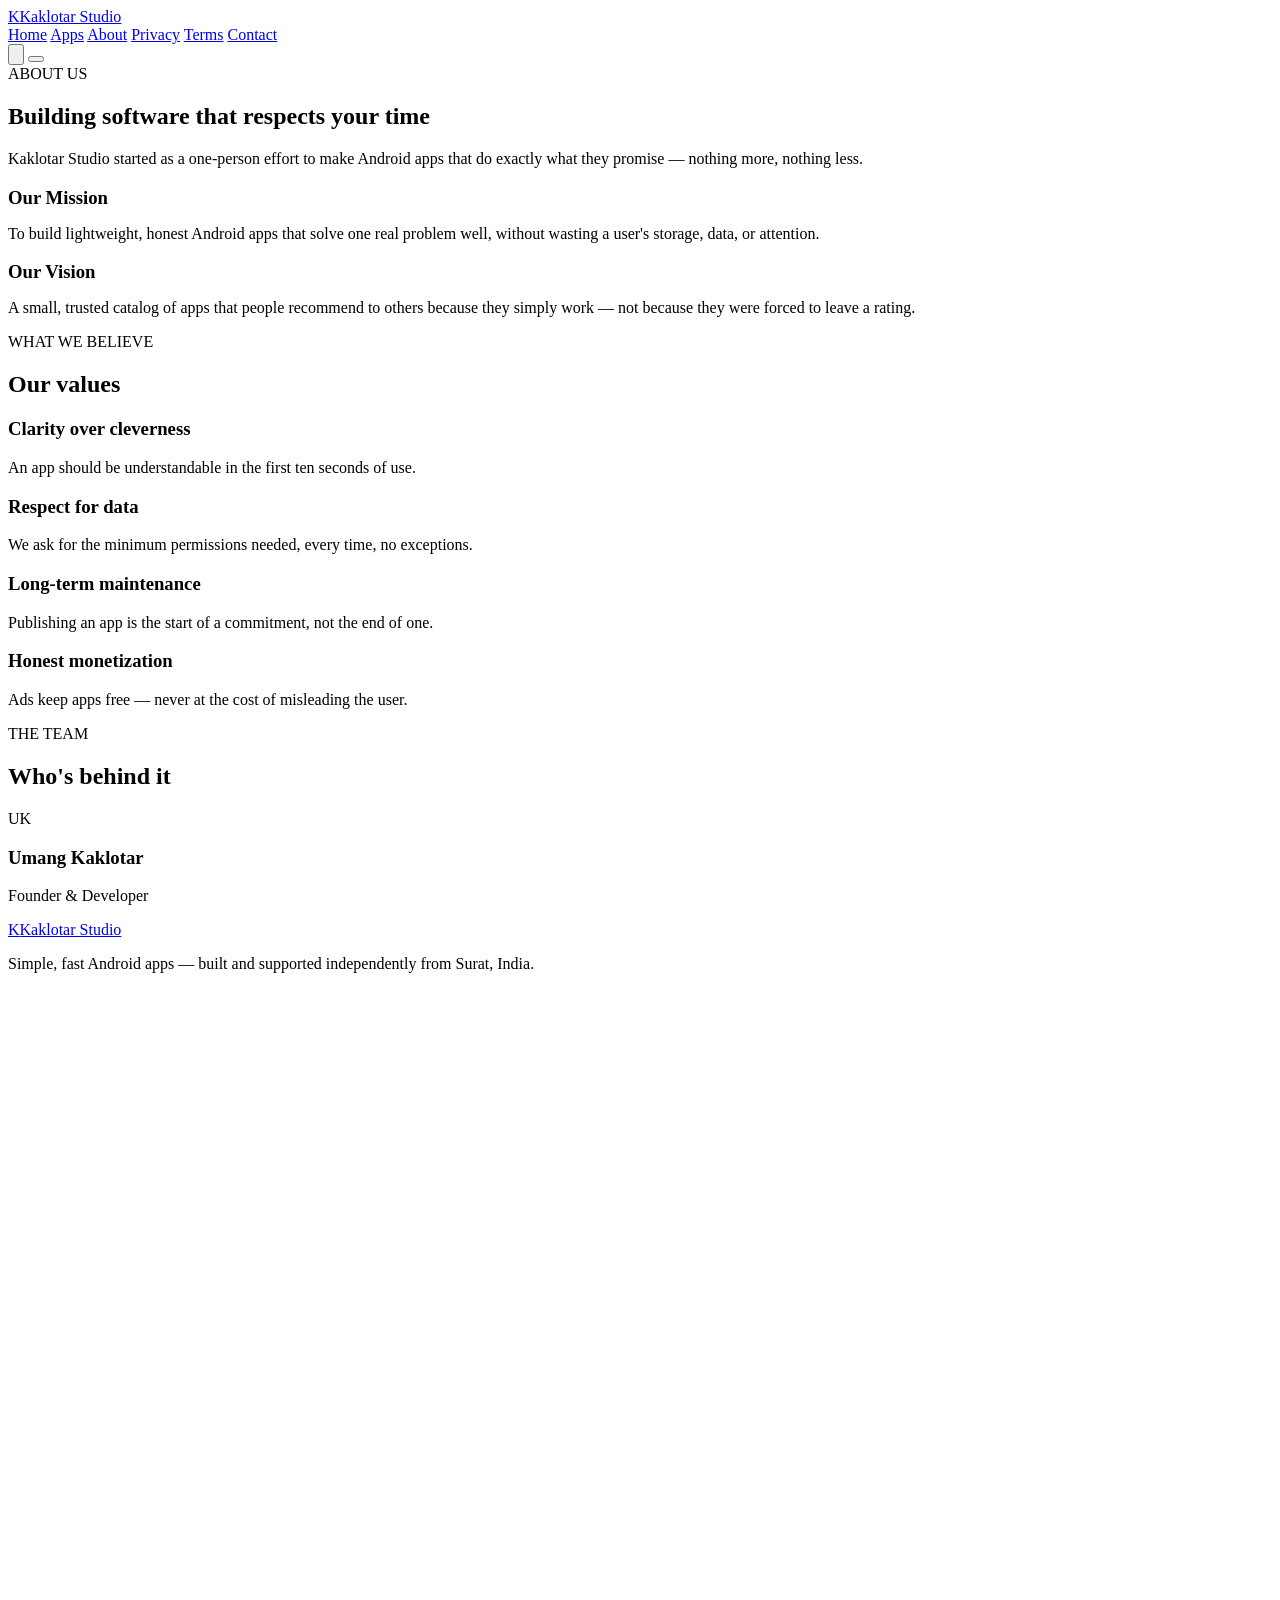
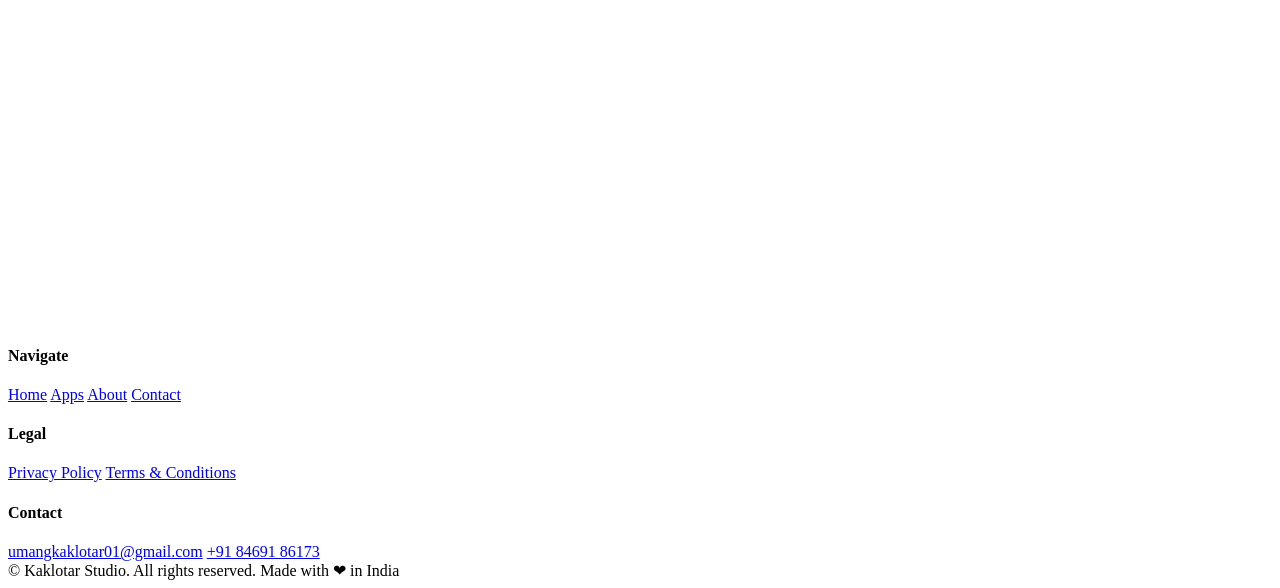
==== about.html @ 597c8db9 "Add files via upload" ====
<!DOCTYPE html>
<html lang="en">
<head>
<meta charset="UTF-8">
<meta name="viewport" content="width=device-width, initial-scale=1.0">
<title>About Us — Kaklotar Studio</title>
<meta name="description" content="Learn about Kaklotar Studio's mission, vision, and the person behind the apps.">
<meta name="theme-color" content="#0B0F17">
<link rel="canonical" href="https://umangkaklotar.github.io/about.html">
<meta property="og:type" content="website">
<meta property="og:title" content="About Us — Kaklotar Studio">
<link rel="icon" type="image/svg+xml" href="assets/img/favicon.svg">
<link rel="preconnect" href="https://fonts.googleapis.com">
<link href="https://fonts.googleapis.com/css2?family=Sora:wght@600;700&family=Inter:wght@400;500;600&family=JetBrains+Mono:wght@400;500&display=swap" rel="stylesheet">
<link rel="stylesheet" href="assets/css/style.css">
</head>
<body>

<header class="site-header">
  <div class="nav-inner">
    <a class="brand" href="index.html"><span class="mark">K</span>Kaklotar Studio</a>
    <nav id="primary-nav">
      <a href="index.html">Home</a>
      <a href="apps.html">Apps</a>
      <a href="about.html">About</a>
      <a href="privacy.html">Privacy</a>
      <a href="terms.html">Terms</a>
      <a href="contact.html">Contact</a>
    </nav>
    <div class="nav-actions">
      <button class="theme-toggle" onclick="toggleTheme()" aria-label="Toggle dark/light theme">
        <svg viewBox="0 0 24 24" fill="none" stroke-width="1.6"><path d="M12 3v2M12 19v2M4.2 4.2l1.4 1.4M18.4 18.4l1.4 1.4M3 12h2M19 12h2M4.2 19.8l1.4-1.4M18.4 5.6l1.4-1.4" stroke-linecap="round"/><circle cx="12" cy="12" r="4.2"/></svg>
      </button>
      <button id="hamburger" onclick="toggleMobileNav()" aria-label="Menu"><span></span><span></span><span></span></button>
    </div>
  </div>
</header>

<section class="page-hero wrap">
  <span class="eyebrow">ABOUT US</span>
  <h1>Building software that respects your time</h1>
  <p>Kaklotar Studio started as a one-person effort to make Android apps that do exactly what they promise — nothing more, nothing less.</p>
</section>

<section class="wrap">
  <div class="grid-2">
    <div class="card reveal">
      <h3 style="margin-bottom:12px;">Our Mission</h3>
      <p class="muted">To build lightweight, honest Android apps that solve one real problem well, without wasting a user's storage, data, or attention.</p>
    </div>
    <div class="card reveal d1">
      <h3 style="margin-bottom:12px;">Our Vision</h3>
      <p class="muted">A small, trusted catalog of apps that people recommend to others because they simply work — not because they were forced to leave a rating.</p>
    </div>
  </div>
</section>

<section class="section-alt">
  <div class="wrap">
    <div class="section-head">
      <span class="eyebrow">WHAT WE BELIEVE</span>
      <h2 class="reveal">Our values</h2>
    </div>
    <div class="values-grid">
      <div class="feature-card reveal">
        <h3>Clarity over cleverness</h3>
        <p>An app should be understandable in the first ten seconds of use.</p>
      </div>
      <div class="feature-card reveal d1">
        <h3>Respect for data</h3>
        <p>We ask for the minimum permissions needed, every time, no exceptions.</p>
      </div>
      <div class="feature-card reveal d2">
        <h3>Long-term maintenance</h3>
        <p>Publishing an app is the start of a commitment, not the end of one.</p>
      </div>
      <div class="feature-card reveal">
        <h3>Honest monetization</h3>
        <p>Ads keep apps free — never at the cost of misleading the user.</p>
      </div>
    </div>
  </div>
</section>

<section class="wrap">
  <div class="section-head">
    <span class="eyebrow">THE TEAM</span>
    <h2 class="reveal">Who's behind it</h2>
  </div>
  <div class="grid-3">
    <div class="card team-card reveal">
      <div class="team-avatar">UK</div>
      <h3>Umang Kaklotar</h3>
      <p class="muted" style="margin-top:6px;">Founder & Developer</p>
    </div>
  </div>
</section>

<footer class="site-footer">
  <div class="wrap">
    <div class="footer-grid">
      <div class="footer-brand">
        <a class="brand" href="index.html"><span class="mark">K</span>Kaklotar Studio</a>
        <p>Simple, fast Android apps — built and supported independently from Surat, India.</p>
        <div class="social-row">
          <a href="https://github.com/umangkaklotar" target="_blank" rel="noopener" aria-label="GitHub"><svg viewBox="0 0 24 24" fill="none" stroke-width="1.6"><path d="M9 19c-4.3 1.4-4.3-2.5-6-3m12 5v-3.5c0-1 .1-1.4-.5-2 2.8-.3 5.5-1.4 5.5-6a4.6 4.6 0 0 0-1.3-3.2 4.2 4.2 0 0 0-.1-3.2s-1.1-.3-3.5 1.3a12.3 12.3 0 0 0-6.4 0C6.3 2.8 5.2 3.1 5.2 3.1a4.2 4.2 0 0 0-.1 3.2A4.6 4.6 0 0 0 3.8 9.5c0 4.6 2.7 5.7 5.5 6-.6.6-.6 1.2-.5 2V21"/></svg></a>
          <a href="mailto:umangkaklotar01@gmail.com" aria-label="Email"><svg viewBox="0 0 24 24" fill="none" stroke-width="1.6"><path d="M4 4h16v16H4z"/><path d="M4 6l8 7 8-7"/></svg></a>
        </div>
      </div>
      <div class="footer-col">
        <h4>Navigate</h4>
        <a href="index.html">Home</a>
        <a href="apps.html">Apps</a>
        <a href="about.html">About</a>
        <a href="contact.html">Contact</a>
      </div>
      <div class="footer-col">
        <h4>Legal</h4>
        <a href="privacy.html">Privacy Policy</a>
        <a href="terms.html">Terms & Conditions</a>
      </div>
      <div class="footer-col">
        <h4>Contact</h4>
        <a href="mailto:umangkaklotar01@gmail.com">umangkaklotar01@gmail.com</a>
        <a href="tel:+918469186173">+91 84691 86173</a>
      </div>
    </div>
    <div class="footer-bottom">
      <span>© <span id="footer-year"></span> Kaklotar Studio. All rights reserved.</span>
      <span>Made with <span class="made-with">❤</span> in India</span>
    </div>
  </div>
</footer>

<script src="assets/js/main.js"></script>
</body>
</html>
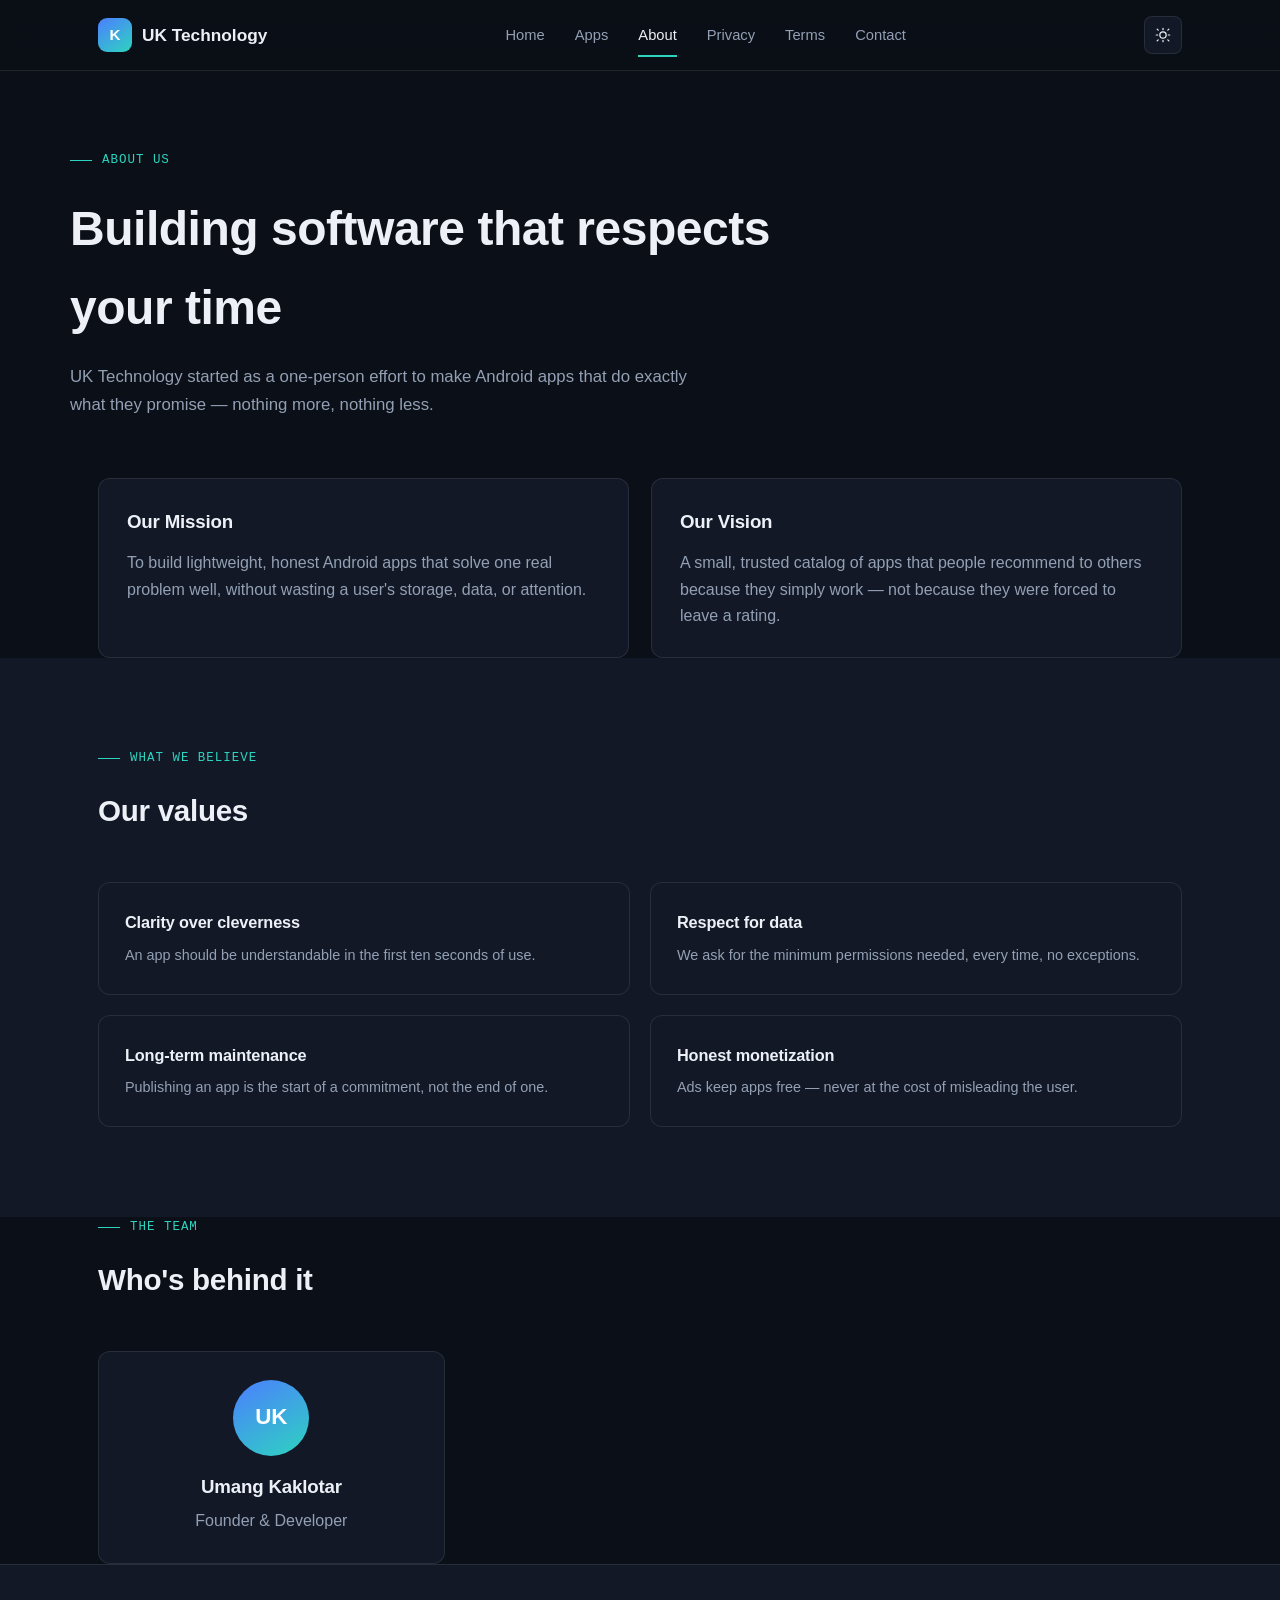
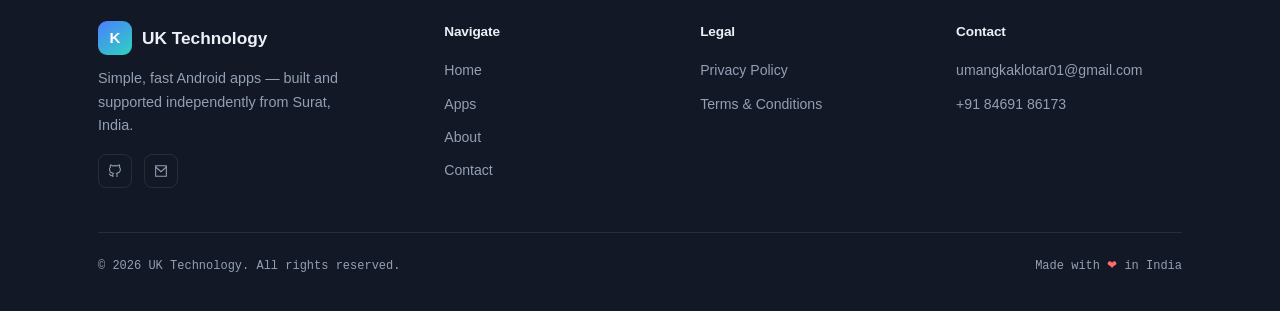
==== commit 08d5388b: "Rebrand project to UK Technology Updated all instances of "Kaklotar Studio" to "UK Technology" acros" ====
--- a/about.html
+++ b/about.html
@@ -3,12 +3,12 @@
 <head>
 <meta charset="UTF-8">
 <meta name="viewport" content="width=device-width, initial-scale=1.0">
-<title>About Us — Kaklotar Studio</title>
-<meta name="description" content="Learn about Kaklotar Studio's mission, vision, and the person behind the apps.">
+<title>About Us — UK Technology</title>
+<meta name="description" content="Learn about UK Technology's mission, vision, and the person behind the apps.">
 <meta name="theme-color" content="#0B0F17">
 <link rel="canonical" href="https://umangkaklotar.github.io/about.html">
 <meta property="og:type" content="website">
-<meta property="og:title" content="About Us — Kaklotar Studio">
+<meta property="og:title" content="About Us — UK Technology">
 <link rel="icon" type="image/svg+xml" href="assets/img/favicon.svg">
 <link rel="preconnect" href="https://fonts.googleapis.com">
 <link href="https://fonts.googleapis.com/css2?family=Sora:wght@600;700&family=Inter:wght@400;500;600&family=JetBrains+Mono:wght@400;500&display=swap" rel="stylesheet">
@@ -18,7 +18,7 @@
 
 <header class="site-header">
   <div class="nav-inner">
-    <a class="brand" href="index.html"><span class="mark">K</span>Kaklotar Studio</a>
+    <a class="brand" href="index.html"><span class="mark">K</span>UK Technology</a>
     <nav id="primary-nav">
       <a href="index.html">Home</a>
       <a href="apps.html">Apps</a>
@@ -39,7 +39,7 @@
 <section class="page-hero wrap">
   <span class="eyebrow">ABOUT US</span>
   <h1>Building software that respects your time</h1>
-  <p>Kaklotar Studio started as a one-person effort to make Android apps that do exactly what they promise — nothing more, nothing less.</p>
+  <p>UK Technology started as a one-person effort to make Android apps that do exactly what they promise — nothing more, nothing less.</p>
 </section>
 
 <section class="wrap">
@@ -100,7 +100,7 @@
   <div class="wrap">
     <div class="footer-grid">
       <div class="footer-brand">
-        <a class="brand" href="index.html"><span class="mark">K</span>Kaklotar Studio</a>
+        <a class="brand" href="index.html"><span class="mark">K</span>UK Technology</a>
         <p>Simple, fast Android apps — built and supported independently from Surat, India.</p>
         <div class="social-row">
           <a href="https://github.com/umangkaklotar" target="_blank" rel="noopener" aria-label="GitHub"><svg viewBox="0 0 24 24" fill="none" stroke-width="1.6"><path d="M9 19c-4.3 1.4-4.3-2.5-6-3m12 5v-3.5c0-1 .1-1.4-.5-2 2.8-.3 5.5-1.4 5.5-6a4.6 4.6 0 0 0-1.3-3.2 4.2 4.2 0 0 0-.1-3.2s-1.1-.3-3.5 1.3a12.3 12.3 0 0 0-6.4 0C6.3 2.8 5.2 3.1 5.2 3.1a4.2 4.2 0 0 0-.1 3.2A4.6 4.6 0 0 0 3.8 9.5c0 4.6 2.7 5.7 5.5 6-.6.6-.6 1.2-.5 2V21"/></svg></a>
@@ -126,7 +126,7 @@
       </div>
     </div>
     <div class="footer-bottom">
-      <span>© <span id="footer-year"></span> Kaklotar Studio. All rights reserved.</span>
+      <span>© <span id="footer-year"></span> UK Technology. All rights reserved.</span>
       <span>Made with <span class="made-with">❤</span> in India</span>
     </div>
   </div>
--- a/assets/css/style.css
+++ b/assets/css/style.css
@@ -0,0 +1,270 @@
+/* =========================================================================
+   UK TECHNOLOGY â€” SHARED STYLESHEET
+   -------------------------------------------------------------------------
+   Sections in this file:
+   1. Theme tokens (dark default + light override)
+   2. Reset & base
+   3. Layout helpers
+   4. Header / navigation
+   5. Buttons & badges
+   6. Hero
+   7. Cards (apps, features, contact)
+   8. Sections generic (about, privacy, terms)
+   9. Forms
+   10. Footer
+   11. Scroll reveal + utilities
+   12. Responsive
+   ========================================================================= */
+
+/* ---------- 1. THEME TOKENS ---------- */
+:root,
+[data-theme="dark"] {
+  --bg: #0B0F17;
+  --surface: #121826;
+  --surface-2: #1A2233;
+  --border: rgba(255, 255, 255, 0.09);
+  --text: #EDF1F7;
+  --muted: #93A0B4;
+  --primary: #4C7EFF;
+  --primary-strong: #6E97FF;
+  --accent: #2DD4BF;
+  --success: #2DD4BF;
+  --danger: #FF6B6B;
+  --shadow: 0 20px 40px -20px rgba(0, 0, 0, 0.6);
+}
+
+[data-theme="light"] {
+  --bg: #FFFFFF;
+  --surface: #F5F7FB;
+  --surface-2: #ECF0F6;
+  --border: rgba(15, 23, 42, 0.09);
+  --text: #10131A;
+  --muted: #5B6472;
+  --primary: #2F5FE0;
+  --primary-strong: #244CBB;
+  --accent: #0EA394;
+  --success: #0EA394;
+  --danger: #E0453B;
+  --shadow: 0 20px 40px -24px rgba(15, 23, 42, 0.18);
+}
+
+/* ---------- 2. RESET & BASE ---------- */
+* { box-sizing: border-box; margin: 0; padding: 0; }
+html { scroll-behavior: smooth; }
+body {
+  background: var(--bg);
+  color: var(--text);
+  font-family: 'Inter', sans-serif;
+  line-height: 1.65;
+  transition: background .25s ease, color .25s ease;
+  overflow-x: hidden;
+}
+a { color: inherit; text-decoration: none; }
+ul { list-style: none; }
+img { display: block; max-width: 100%; }
+h1, h2, h3, h4 { font-family: 'Sora', sans-serif; font-weight: 600; letter-spacing: -0.01em; }
+::selection { background: var(--accent); color: #06110E; }
+.mono { font-family: 'JetBrains Mono', monospace; }
+.muted { color: var(--muted); }
+
+/* ---------- 3. LAYOUT HELPERS ---------- */
+.wrap { max-width: 1140px; margin: 0 auto; padding: 0 28px; }
+.page-hero { padding: 150px 0 60px; }
+.page-hero h1 { font-size: clamp(2rem, 5vw, 3rem); max-width: 760px; }
+.page-hero p { margin-top: 16px; color: var(--muted); max-width: 620px; font-size: 1.05rem; }
+section { padding: 90px 0; }
+.section-alt { background: var(--surface); }
+.section-head { max-width: 620px; margin-bottom: 46px; }
+.eyebrow {
+  font-family: 'JetBrains Mono', monospace; font-size: 0.78rem; color: var(--accent);
+  letter-spacing: 0.08em; display: flex; align-items: center; gap: 10px; margin-bottom: 18px;
+}
+.eyebrow::before { content: ''; width: 22px; height: 1px; background: var(--accent); }
+.section-head h2 { font-size: 1.85rem; }
+.section-head p { margin-top: 14px; color: var(--muted); }
+.grid-2 { display: grid; grid-template-columns: 1fr 1fr; gap: 22px; }
+.grid-3 { display: grid; grid-template-columns: repeat(3, 1fr); gap: 22px; }
+
+/* ---------- 4. HEADER / NAV ---------- */
+header.site-header {
+  position: fixed; top: 0; left: 0; right: 0; z-index: 100;
+  backdrop-filter: blur(12px);
+  background: color-mix(in srgb, var(--bg) 78%, transparent);
+  border-bottom: 1px solid var(--border);
+}
+.nav-inner {
+  max-width: 1140px; margin: 0 auto; padding: 16px 28px;
+  display: flex; align-items: center; justify-content: space-between; gap: 20px;
+}
+.brand { display: flex; align-items: center; gap: 10px; font-family: 'Sora', sans-serif; font-weight: 700; font-size: 1.08rem; }
+.brand .mark {
+  width: 34px; height: 34px; border-radius: 9px;
+  background: linear-gradient(145deg, var(--primary), var(--accent));
+  color: #fff; display: flex; align-items: center; justify-content: center;
+  font-family: 'Sora', sans-serif; font-weight: 700; font-size: 0.95rem;
+}
+nav#primary-nav { display: flex; align-items: center; gap: 30px; }
+nav#primary-nav a { font-size: 0.92rem; color: var(--muted); padding: 6px 0; position: relative; }
+nav#primary-nav a:hover, nav#primary-nav a.active { color: var(--text); }
+nav#primary-nav a.active::after {
+  content: ''; position: absolute; left: 0; right: 0; bottom: -4px; height: 2px; background: var(--accent);
+}
+.nav-actions { display: flex; align-items: center; gap: 14px; }
+
+.theme-toggle {
+  width: 38px; height: 38px; border-radius: 8px; border: 1px solid var(--border);
+  background: var(--surface); display: flex; align-items: center; justify-content: center; cursor: pointer;
+}
+.theme-toggle svg { width: 18px; height: 18px; stroke: var(--text); }
+
+#hamburger { display: none; flex-direction: column; gap: 5px; background: none; border: none; cursor: pointer; padding: 4px; }
+#hamburger span { width: 22px; height: 2px; background: var(--text); transition: transform .2s ease, opacity .2s ease; }
+#hamburger.active span:nth-child(1) { transform: translateY(7px) rotate(45deg); }
+#hamburger.active span:nth-child(2) { opacity: 0; }
+#hamburger.active span:nth-child(3) { transform: translateY(-7px) rotate(-45deg); }
+
+/* ---------- 5. BUTTONS & BADGES ---------- */
+.btn {
+  font-family: 'Inter', sans-serif; font-weight: 600; font-size: 0.92rem;
+  padding: 13px 26px; border-radius: 8px; display: inline-flex; align-items: center; gap: 10px;
+  border: 1px solid var(--border); transition: all .2s ease; cursor: pointer;
+}
+.btn.primary { background: var(--primary); color: #fff; border-color: var(--primary); }
+.btn.primary:hover { background: var(--primary-strong); }
+.btn.ghost { background: transparent; color: var(--text); }
+.btn.ghost:hover { border-color: var(--primary); color: var(--primary); }
+.btn.block { width: 100%; justify-content: center; }
+
+.play-badge img { height: 44px; }
+
+.tag {
+  font-family: 'JetBrains Mono', monospace; font-size: 0.7rem; color: var(--accent);
+  border: 1px solid var(--border); border-radius: 20px; padding: 3px 10px; display: inline-block;
+}
+
+/* ---------- 6. HERO ---------- */
+.hero { padding: 170px 0 100px; }
+.hero h1 { font-size: clamp(2.4rem, 5.8vw, 4rem); line-height: 1.08; max-width: 820px; }
+.hero h1 .accent { color: var(--primary); }
+.hero p.lead { margin-top: 22px; color: var(--muted); font-size: 1.1rem; max-width: 560px; }
+.hero-actions { margin-top: 36px; display: flex; gap: 16px; flex-wrap: wrap; }
+.hero-stats {
+  margin-top: 64px; display: grid; grid-template-columns: repeat(3, 1fr); gap: 20px;
+  border-top: 1px solid var(--border); padding-top: 28px; max-width: 620px;
+}
+.hero-stats .stat b { font-family: 'Sora', sans-serif; font-size: 1.6rem; display: block; }
+.hero-stats .stat span { font-family: 'JetBrains Mono', monospace; font-size: 0.7rem; color: var(--muted); }
+
+/* ---------- 7. CARDS ---------- */
+.card {
+  background: var(--surface); border: 1px solid var(--border); border-radius: 12px;
+  padding: 28px; transition: border-color .2s ease, transform .2s ease;
+}
+.card:hover { border-color: color-mix(in srgb, var(--primary) 50%, var(--border)); transform: translateY(-3px); }
+
+.app-card { background: var(--surface); border: 1px solid var(--border); border-radius: 12px; padding: 28px; display: flex; flex-direction: column; gap: 16px; transition: border-color .2s ease, transform .2s ease; }
+.app-card:hover { border-color: color-mix(in srgb, var(--primary) 50%, var(--border)); transform: translateY(-3px); }
+.app-top { display: flex; align-items: center; gap: 14px; }
+.app-icon {
+  width: 52px; height: 52px; border-radius: 12px; flex-shrink: 0;
+  background: linear-gradient(150deg, var(--primary), var(--accent)); color: #fff;
+  display: flex; align-items: center; justify-content: center; font-family: 'Sora', sans-serif; font-weight: 700;
+}
+.app-name { font-size: 1.02rem; }
+.app-tag { font-family: 'JetBrains Mono', monospace; font-size: 0.68rem; color: var(--accent); }
+.app-desc { color: var(--muted); font-size: 0.92rem; flex: 1; }
+
+.feature-card { background: var(--surface); border: 1px solid var(--border); border-radius: 12px; padding: 26px; }
+.feature-icon {
+  width: 42px; height: 42px; border-radius: 10px; background: var(--surface-2);
+  display: flex; align-items: center; justify-content: center; margin-bottom: 16px;
+}
+.feature-icon svg { width: 20px; height: 20px; stroke: var(--primary); }
+.feature-card h3 { font-size: 1.02rem; margin-bottom: 8px; }
+.feature-card p { color: var(--muted); font-size: 0.9rem; }
+
+.contact-card { background: var(--surface); border: 1px solid var(--border); border-radius: 12px; padding: 26px; transition: transform .2s ease, border-color .2s ease; }
+.contact-card:hover { transform: translateY(-3px); border-color: color-mix(in srgb, var(--primary) 50%, var(--border)); }
+.contact-label { font-family: 'JetBrains Mono', monospace; font-size: 0.7rem; color: var(--muted); text-transform: uppercase; letter-spacing: 0.06em; margin-bottom: 8px; }
+.contact-value { font-weight: 500; }
+
+.team-card { text-align: center; }
+.team-avatar {
+  width: 76px; height: 76px; border-radius: 50%; margin: 0 auto 16px;
+  background: linear-gradient(150deg, var(--primary), var(--accent)); color: #fff;
+  display: flex; align-items: center; justify-content: center; font-family: 'Sora', sans-serif; font-weight: 700; font-size: 1.4rem;
+}
+
+/* ---------- 8. GENERIC CONTENT SECTIONS (privacy/terms/about) ---------- */
+.prose h2 { font-size: 1.2rem; margin: 34px 0 10px; }
+.prose h2:first-child { margin-top: 0; }
+.prose p, .prose li { color: var(--muted); font-size: 0.96rem; margin-bottom: 10px; }
+.prose ul { padding-left: 20px; list-style: disc; }
+.prose strong { color: var(--text); }
+.last-updated { font-family: 'JetBrains Mono', monospace; font-size: 0.78rem; color: var(--muted); margin-bottom: 34px; display: block; }
+
+.values-grid { display: grid; grid-template-columns: repeat(2, 1fr); gap: 20px; }
+
+/* ---------- 9. FORMS ---------- */
+.form-field { margin-bottom: 20px; }
+.form-field label { display: block; font-size: 0.85rem; margin-bottom: 8px; color: var(--muted); }
+.form-field input, .form-field textarea {
+  width: 100%; padding: 13px 14px; border-radius: 8px; border: 1px solid var(--border);
+  background: var(--surface); color: var(--text); font-family: 'Inter', sans-serif; font-size: 0.95rem;
+}
+.form-field input:focus, .form-field textarea:focus { outline: none; border-color: var(--primary); }
+#form-status { margin-top: 14px; font-size: 0.88rem; min-height: 20px; }
+
+/* ---------- 10. FOOTER ---------- */
+footer.site-footer { border-top: 1px solid var(--border); padding: 56px 0 34px; background: var(--surface); }
+.footer-grid { display: grid; grid-template-columns: 1.4fr 1fr 1fr 1fr; gap: 30px; margin-bottom: 40px; }
+.footer-col h4 { font-size: 0.85rem; margin-bottom: 16px; color: var(--text); }
+.footer-col a { display: block; color: var(--muted); font-size: 0.88rem; margin-bottom: 10px; }
+.footer-col a:hover { color: var(--text); }
+.footer-brand p { color: var(--muted); font-size: 0.9rem; margin-top: 12px; max-width: 260px; }
+.social-row { display: flex; gap: 12px; margin-top: 16px; }
+.social-row a {
+  width: 34px; height: 34px; border-radius: 8px; border: 1px solid var(--border);
+  display: flex; align-items: center; justify-content: center;
+}
+.social-row a:hover { border-color: var(--primary); }
+.social-row svg { width: 16px; height: 16px; stroke: var(--muted); }
+.footer-bottom {
+  border-top: 1px solid var(--border); padding-top: 24px; display: flex; justify-content: space-between;
+  flex-wrap: wrap; gap: 10px; font-family: 'JetBrains Mono', monospace; font-size: 0.75rem; color: var(--muted);
+}
+.made-with { color: var(--danger); }
+
+/* ---------- 11. SCROLL REVEAL + UTILITIES ---------- */
+.reveal { opacity: 0; transform: translateY(20px); transition: opacity .6s ease, transform .6s ease; }
+.reveal.in { opacity: 1; transform: translateY(0); }
+.reveal.d1 { transition-delay: .08s; }
+.reveal.d2 { transition-delay: .16s; }
+.center { text-align: center; }
+.cta-banner {
+  background: linear-gradient(120deg, color-mix(in srgb, var(--primary) 18%, var(--surface)), var(--surface));
+  border: 1px solid var(--border); border-radius: 16px; padding: 54px; text-align: center;
+}
+.cta-banner h2 { font-size: 1.6rem; margin-bottom: 14px; }
+.cta-banner p { color: var(--muted); max-width: 480px; margin: 0 auto 26px; }
+
+/* ---------- 12. RESPONSIVE ---------- */
+@media (max-width: 900px) {
+  .grid-2, .grid-3, .values-grid { grid-template-columns: 1fr; }
+  .footer-grid { grid-template-columns: 1fr 1fr; }
+}
+@media (max-width: 760px) {
+  nav#primary-nav {
+    position: fixed; top: 68px; left: 0; right: 0; bottom: 0;
+    background: var(--bg); flex-direction: column; align-items: flex-start; gap: 4px;
+    padding: 24px 28px; transform: translateX(100%); transition: transform .25s ease; overflow-y: auto;
+  }
+  nav#primary-nav.open { transform: translateX(0); }
+  nav#primary-nav a { padding: 14px 0; font-size: 1.02rem; width: 100%; border-bottom: 1px solid var(--border); }
+  #hamburger { display: flex; }
+  .footer-grid { grid-template-columns: 1fr; }
+  .hero-stats { grid-template-columns: repeat(3, 1fr); }
+}
+@media (prefers-reduced-motion: reduce) {
+  .reveal { transition: none; }
+}
